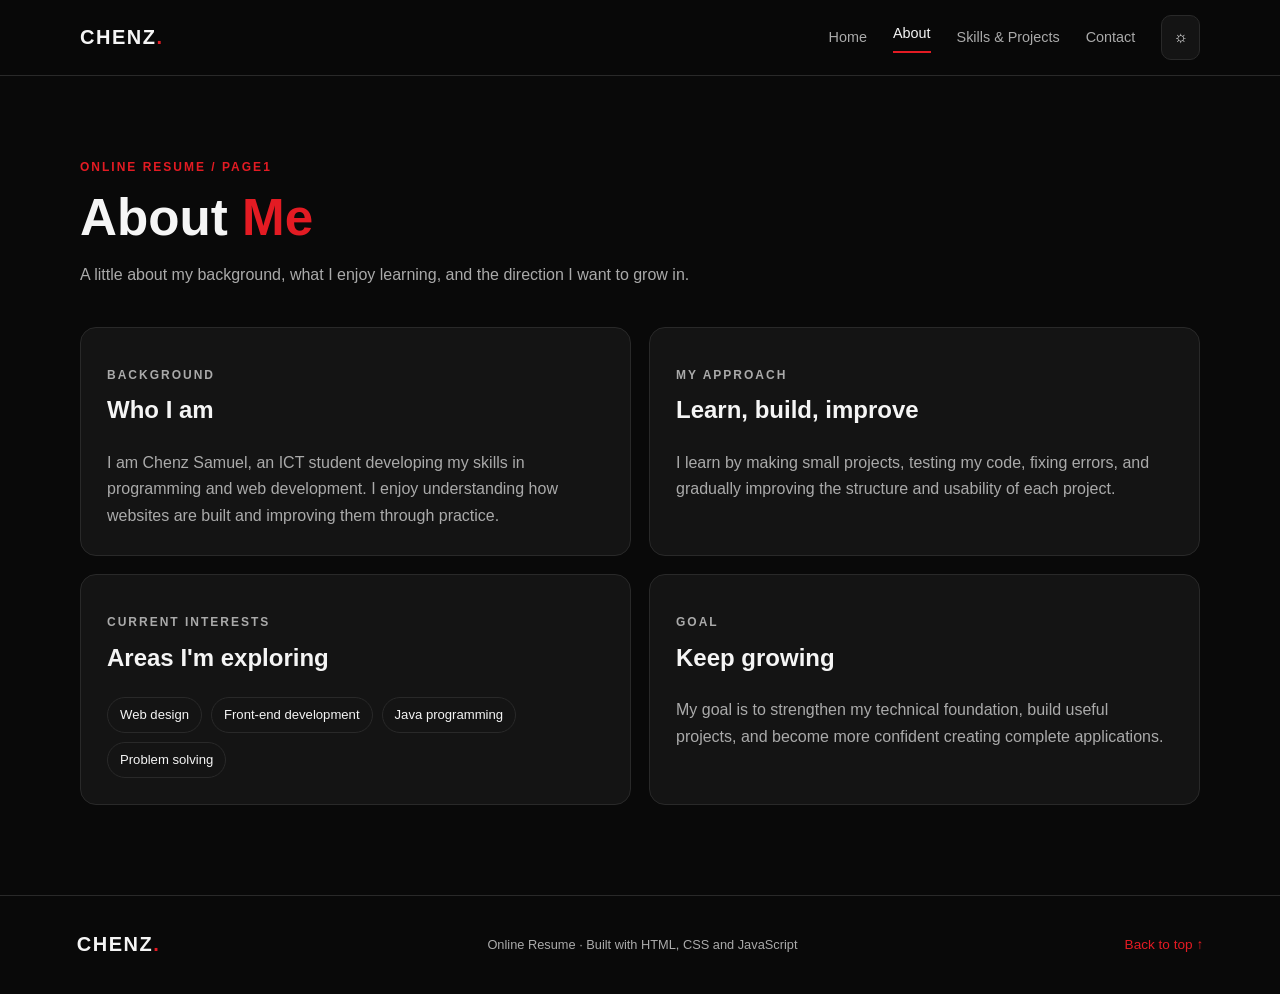
==== pages/about/index.html @ ba7de0ca "Changed the files and folders" ====
<!DOCTYPE html>
<html lang="en">
<head>
    <meta charset="UTF-8">
    <meta name="viewport" content="width=device-width, initial-scale=1.0">
    <meta name="description" content="About Me — Chenz's online resume.">

    <title>About Me | Chenz</title>

    <link rel="stylesheet" href="assets/css/style.css">
    <script src="assets/js/scripts.js" defer></script>
</head>
<body>
    <div class="scroll-progress" aria-hidden="true"></div>

    <header class="site-header">
        <a class="brand" href="../../index.html">
            CHENZ<span>.</span>
        </a>

        <button
            class="menu-toggle"
            type="button"
            aria-label="Open navigation"
            aria-expanded="false"
        >
            ☰
        </button>

        <nav class="nav-links" aria-label="Main navigation">
            <a href="../../index.html">Home</a>
            <a href="../about/index.html">About</a>
            <a href="../skills-projects/index.html">Skills & Projects</a>
            <a href="../contact/index.html">Contact</a>

            <button
                class="theme-toggle"
                type="button"
                aria-label="Toggle light and dark theme"
            >
                ☼
            </button>
        </nav>
    </header>

    <main class="page-main section-wrap">
        <header class="page-heading reveal">
            <p class="eyebrow">ONLINE RESUME / PAGE1</p>

            <h1>
                About <span>Me</span>
            </h1>

            <p>
                A little about my background, what I enjoy learning, and the
                direction I want to grow in.
            </p>
        </header>

        <section class="content-grid">
            <article class="content-card">
                <p class="eyebrow">BACKGROUND</p>

                <h2>Who I am</h2>

                <p>
                    I am Chenz Samuel, an ICT student developing my skills in
                    programming and web development. I enjoy understanding how
                    websites are built and improving them through practice.
                </p>
            </article>

            <article class="content-card">
                <p class="eyebrow">MY APPROACH</p>

                <h2>Learn, build, improve</h2>

                <p>
                    I learn by making small projects, testing my code, fixing
                    errors, and gradually improving the structure and usability
                    of each project.
                </p>
            </article>

            <article class="content-card">
                <p class="eyebrow">CURRENT INTERESTS</p>

                <h2>Areas I'm exploring</h2>

                <div class="tag-list">
                    <span class="tag">Web design</span>
                    <span class="tag">Front-end development</span>
                    <span class="tag">Java programming</span>
                    <span class="tag">Problem solving</span>
                </div>
            </article>

            <article class="content-card">
                <p class="eyebrow">GOAL</p>

                <h2>Keep growing</h2>

                <p>
                    My goal is to strengthen my technical foundation, build
                    useful projects, and become more confident creating
                    complete applications.
                </p>
            </article>
        </section>
    </main>

    <footer class="site-footer">
        <a class="brand" href="../../index.html">
            CHENZ<span>.</span>
        </a>

        <p>
            Online Resume · Built with HTML, CSS and JavaScript
        </p>

        <a class="back-to-top" href="#top">
            Back to top ↑
        </a>
    </footer>
</body>
</html>
---- pages/about/assets/css/style.css ----
/* ResumeV2 Shared Styles */

/* Theme Variables */
:root {
    --bg: #090909;
    --surface: #141414;
    --surface-hover: #1c1c1c;
    --text: #f5f5f5;
    --muted: #aaa;
    --border: #292929;
    --red: #e31b23;
    --nav-height: 76px;
    --content: 1120px;
    --radius: 16px;
    --shadow: 0 24px 70px rgba(0, 0, 0, 0.25);
}

/* Light Theme */
:root[data-theme="light"] {
    --bg: #f6f6f6;
    --surface: #fff;
    --surface-hover: #eee;
    --text: #171717;
    --muted: #5e5e5e;
    --border: #ddd;
    --shadow: 0 20px 60px rgba(0, 0, 0, 0.08);
}

/* Reset */
* {
    box-sizing: border-box;
}

html {
    scroll-behavior: smooth;
    scroll-padding-top: calc(var(--nav-height) + 20px);
}

body {
    margin: 0;
    background: var(--bg);
    color: var(--text);
    font-family: Arial, Helvetica, sans-serif;
    line-height: 1.65;
    transition: background 0.25s, color 0.25s;
}

a {
    color: inherit;
    text-decoration: none;
}

button {
    font: inherit;
}

/* Header */
.site-header {
    height: var(--nav-height);
    position: sticky;
    top: 0;
    z-index: 20;
    display: flex;
    align-items: center;
    justify-content: space-between;
    padding: 0 max(6%, calc((100% - var(--content)) / 2));
    background: color-mix(in srgb, var(--bg) 90%, transparent);
    backdrop-filter: blur(14px);
    border-bottom: 1px solid var(--border);
}

.brand {
    font-weight: 900;
    letter-spacing: 1.5px;
    font-size: 1.25rem;
}

.brand span,
h1 span,
h2 span {
    color: var(--red);
}

/* Navigation */
.nav-links {
    display: flex;
    align-items: center;
    gap: 26px;
}

.nav-links a {
    font-size: 0.9rem;
    color: var(--muted);
    transition: color 0.2s;
}

.nav-links a:hover,
.nav-links a.active {
    color: var(--text);
}

.nav-links a.active::after {
    content: "";
    display: block;
    height: 2px;
    background: var(--red);
    margin-top: 5px;
}

.theme-toggle,
.menu-toggle {
    color: var(--text);
    background: var(--surface);
    border: 1px solid var(--border);
    border-radius: 10px;
    padding: 8px 11px;
    cursor: pointer;
}

.menu-toggle {
    display: none;
}

/* Scroll Progress */
.scroll-progress {
    position: fixed;
    top: 0;
    left: 0;
    z-index: 40;
    height: 3px;
    width: 0;
    background: var(--red);
}

/* General Layout */
.section-wrap {
    width: min(var(--content), 88%);
    margin-inline: auto;
}

.muted {
    color: var(--muted);
}

/* Hero */
.hero {
    min-height: 610px;
    display: grid;
    grid-template-columns: 1.2fr 0.8fr;
    align-items: center;
    gap: 60px;
    padding-block: 76px;
}

.eyebrow {
    color: var(--red);
    font-size: 0.75rem;
    font-weight: 800;
    letter-spacing: 2px;
}

.hero h1 {
    font-size: clamp(2.8rem, 6vw, 5rem);
    line-height: 1.04;
    letter-spacing: -2px;
    margin: 18px 0;
}

.hero-description {
    color: var(--muted);
    max-width: 570px;
    font-size: 1.05rem;
}

.hero-actions {
    display: flex;
    gap: 12px;
    flex-wrap: wrap;
    margin-top: 28px;
}

.button {
    display: inline-flex;
    align-items: center;
    justify-content: center;
    gap: 12px;
    padding: 12px 18px;
    border-radius: 8px;
    font-weight: 700;
    font-size: 0.9rem;
    transition: transform 0.2s, background 0.2s;
}

.button:hover {
    transform: translateY(-2px);
}

.button-primary {
    background: var(--red);
    color: white;
}

.button-outline {
    border: 1px solid var(--border);
}

.hero-meta {
    display: flex;
    align-items: center;
    gap: 9px;
    color: var(--muted);
    font-size: 0.83rem;
    margin-top: 30px;
}

.status-dot {
    width: 8px;
    height: 8px;
    background: #54c784;
    border-radius: 50%;
}

/* Profile Card */
.hero-card {
    background: linear-gradient(145deg, var(--surface), var(--bg));
    border: 1px solid var(--border);
    border-radius: var(--radius);
    padding: 28px;
    box-shadow: var(--shadow);
    min-height: 340px;
}

.card-topline {
    display: flex;
    justify-content: space-between;
    color: var(--muted);
    font-size: 0.7rem;
    letter-spacing: 1.5px;
}

.profile-mark {
    display: grid;
    place-items: center;
    width: 112px;
    height: 112px;
    margin: 32px 0 24px;
    border: 1px solid #4a2022;
    border-radius: 50%;
    font-size: 4rem;
    font-weight: 900;
    background: #211112;
}

.profile-mark span {
    color: var(--red);
}

.card-kicker {
    font-size: 0.7rem;
    letter-spacing: 2px;
    color: var(--muted);
    margin: 0;
}

.hero-card h2 {
    font-size: 1.7rem;
    margin: 2px 0;
}

.card-rule {
    height: 1px;
    background: var(--border);
    margin: 22px 0;
}

.quick-facts {
    display: flex;
    gap: 35px;
}

.quick-facts div {
    display: grid;
    gap: 4px;
}

.quick-facts span {
    font-size: 0.65rem;
    color: var(--muted);
    letter-spacing: 1px;
}

.quick-facts strong {
    font-size: 0.82rem;
}

/* Introduction */
.intro-strip {
    border-block: 1px solid var(--border);
    padding: 28px 0;
    display: grid;
    grid-template-columns: 0.7fr 1.5fr auto;
    gap: 25px;
    align-items: center;
}

.intro-strip p {
    margin: 0;
}

.intro-strip > p:nth-child(2) {
    font-size: 1.05rem;
}

.text-link {
    color: var(--red);
    font-weight: 700;
    font-size: 0.88rem;
    white-space: nowrap;
}

/* Sections */
.section-block {
    padding-block: 85px;
}

.section-heading {
    display: flex;
    justify-content: space-between;
    align-items: end;
    gap: 20px;
    margin-bottom: 28px;
}

.section-heading h2,
.page-heading h1 {
    font-size: clamp(2rem, 4vw, 3.3rem);
    line-height: 1.1;
    margin: 8px 0;
}

/* Cards */
.feature-grid {
    display: grid;
    grid-template-columns: repeat(3, 1fr);
    gap: 16px;
}

.feature-card,
.content-card {
    border: 1px solid var(--border);
    border-radius: var(--radius);
    background: var(--surface);
    padding: 26px;
    transition: transform 0.2s, border-color 0.2s;
}

.feature-card:hover,
.content-card:hover {
    transform: translateY(-4px);
    border-color: #6b272a;
}

.feature-number {
    color: var(--red);
    font-weight: 800;
    font-size: 0.8rem;
}

.feature-card h3 {
    margin: 22px 0 8px;
}

.feature-card p,
.content-card p {
    color: var(--muted);
    margin-bottom: 0;
}

/* Footer */
.site-footer {
    border-top: 1px solid var(--border);
    padding: 26px 6%;
    display: flex;
    align-items: center;
    justify-content: space-between;
    gap: 20px;
}

.site-footer p {
    font-size: 0.8rem;
    color: var(--muted);
}

.back-to-top {
    font-size: 0.85rem;
    color: var(--red);
}

/* Page Layout */
.page-main {
    min-height: 70vh;
    padding-block: 70px 90px;
}

.page-heading {
    max-width: 780px;
    margin-bottom: 38px;
}

.page-heading > p:last-child {
    color: var(--muted);
    max-width: 650px;
}

.content-grid {
    display: grid;
    grid-template-columns: repeat(2, minmax(0, 1fr));
    gap: 18px;
}

.content-card h2,
.content-card h3 {
    margin-top: 5px;
}

/* Tags */
.tag-list {
    display: flex;
    flex-wrap: wrap;
    gap: 9px;
    margin-top: 18px;
}

.tag {
    border: 1px solid var(--border);
    background: var(--surface);
    border-radius: 30px;
    padding: 6px 12px;
    font-size: 0.82rem;
}

/* Timeline */
.timeline-item {
    border-left: 2px solid var(--red);
    padding: 0 0 24px 22px;
    margin-left: 8px;
}

.timeline-item:last-child {
    padding-bottom: 0;
}

.timeline-item time {
    color: var(--red);
    font-size: 0.8rem;
    font-weight: 700;
}

.timeline-item h3 {
    margin: 5px 0;
}

/* Contact */
.contact-layout {
    display: grid;
    grid-template-columns: 0.8fr 1.2fr;
    gap: 24px;
}

.contact-list {
    display: grid;
    gap: 16px;
}

.contact-item {
    padding: 16px;
    border: 1px solid var(--border);
    border-radius: 12px;
}

.contact-item small {
    display: block;
    color: var(--muted);
    margin-bottom: 4px;
}

.contact-form {
    display: grid;
    gap: 14px;
}

.contact-form label {
    display: grid;
    gap: 7px;
    font-size: 0.9rem;
}

.contact-form input,
.contact-form textarea {
    width: 100%;
    padding: 12px;
    border: 1px solid var(--border);
    border-radius: 8px;
    background: var(--bg);
    color: var(--text);
    font: inherit;
}

.contact-form textarea {
    min-height: 140px;
    resize: vertical;
}

.form-note {
    font-size: 0.8rem;
    color: var(--muted);
}

/* Animations */
.reveal {
    animation: fade-up 0.65s ease both;
}

@keyframes fade-up {
    from {
        opacity: 0;
        transform: translateY(16px);
    }

    to {
        opacity: 1;
        transform: translateY(0);
    }
}

/* Responsive Design */
@media (max-width: 760px) {
    :root {
        --nav-height: 68px;
    }

    .site-header {
        padding-inline: 6%;
    }

    .menu-toggle {
        display: block;
    }

    .nav-links {
        display: none;
        position: absolute;
        top: calc(var(--nav-height) - 1px);
        left: 0;
        right: 0;
        padding: 20px 6%;
        background: var(--bg);
        border-bottom: 1px solid var(--border);
        align-items: stretch;
        gap: 18px;
    }

    .nav-links.open {
        display: flex;
        flex-direction: column;
    }

    .nav-links a.active::after {
        display: none;
    }

    .hero {
        grid-template-columns: 1fr;
        gap: 35px;
        padding-block: 55px;
    }

    .hero h1 {
        font-size: clamp(2.8rem, 12vw, 4.5rem);
    }

    .hero-card {
        max-width: 520px;
    }

    .intro-strip {
        grid-template-columns: 1fr;
        gap: 12px;
    }

    .section-block {
        padding-block: 60px;
    }

    .section-heading {
        align-items: start;
        flex-direction: column;
    }

    .feature-grid,
    .content-grid,
    .contact-layout {
        grid-template-columns: 1fr;
    }

    .site-footer {
        flex-wrap: wrap;
    }

    .site-footer p {
        order: 3;
        width: 100%;
    }

    .quick-facts {
        gap: 20px;
    }
}

/* Accessibility */
@media (prefers-reduced-motion: reduce) {
    *,
    *::before,
    *::after {
        scroll-behavior: auto !important;
        animation-duration: 0.01ms !important;
        transition-duration: 0.01ms !important;
    }
}

/* Print */
@media print {
    .site-header,
    .site-footer,
    .scroll-progress,
    .hero-actions,
    .theme-toggle,
    .menu-toggle {
        display: none !important;
    }

    body {
        background: white;
        color: black;
    }

    .hero {
        min-height: auto;
        padding: 20px 0;
    }

    .hero-card,
    .feature-card,
    .content-card {
        box-shadow: none;
        break-inside: avoid;
    }

    .muted,
    .hero-description,
    .feature-card p,
    .content-card p {
        color: #444;
    }
}
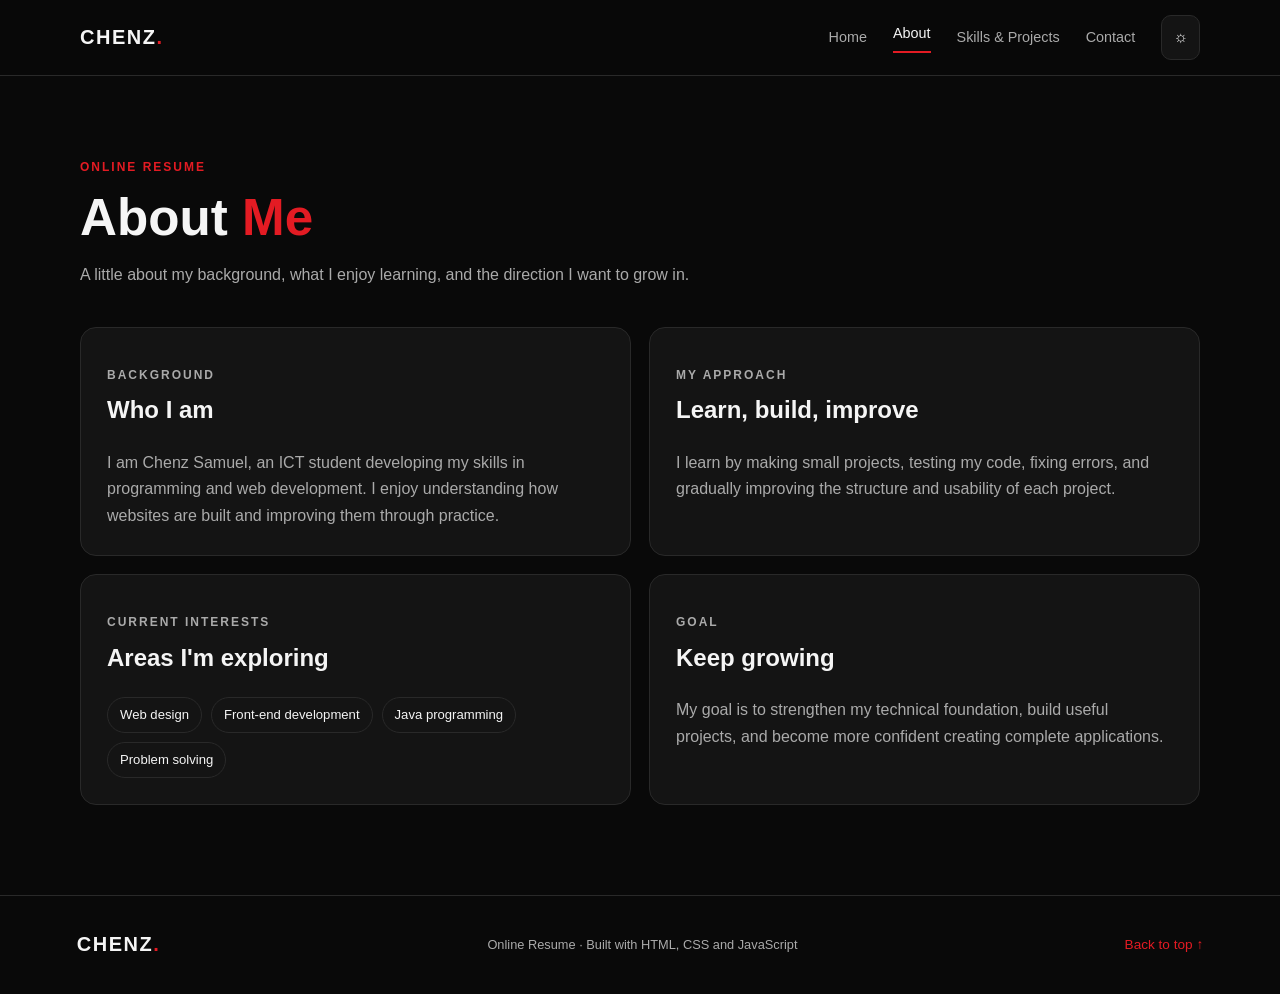
==== commit e9d0b853: "Fixed file content" ====
--- a/pages/about/index.html
+++ b/pages/about/index.html
@@ -45,7 +45,7 @@
 
     <main class="page-main section-wrap">
         <header class="page-heading reveal">
-            <p class="eyebrow">ONLINE RESUME / PAGE1</p>
+            <p class="eyebrow">ONLINE RESUME</p>
 
             <h1>
                 About <span>Me</span>
